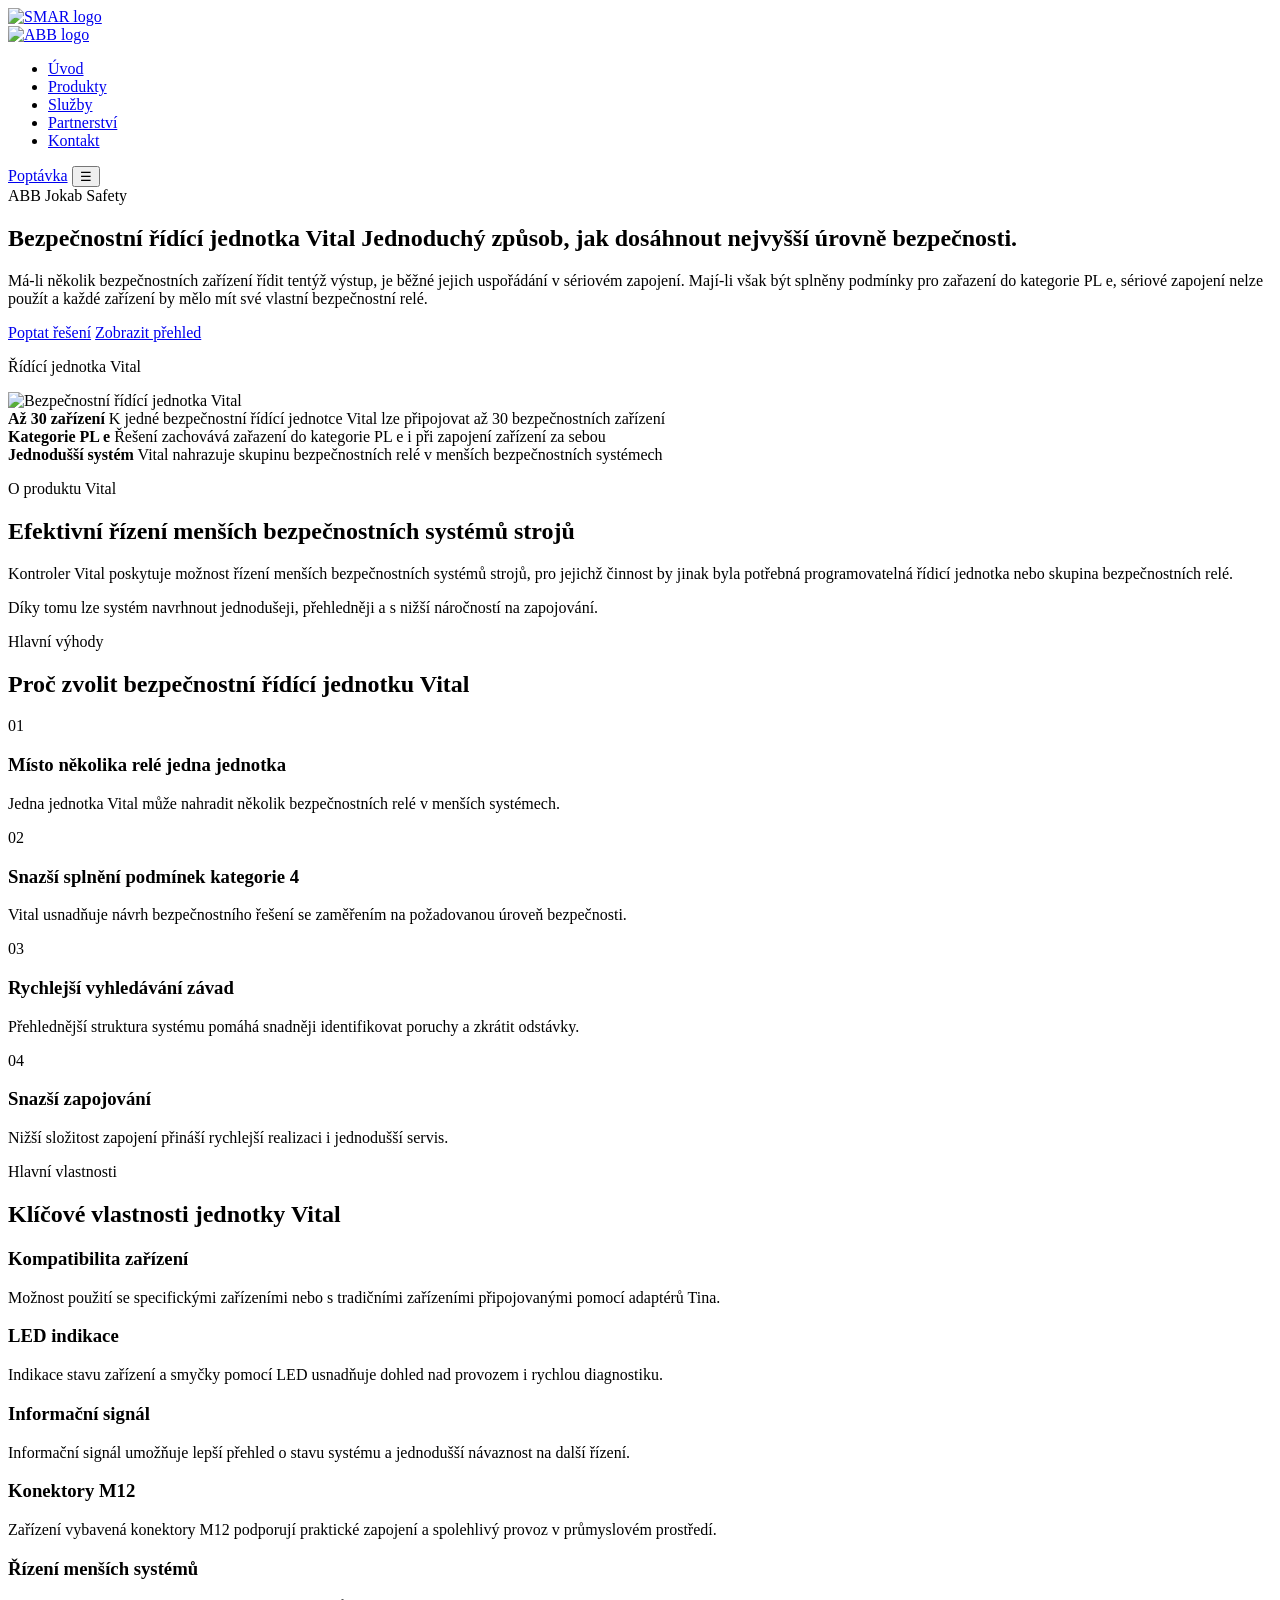
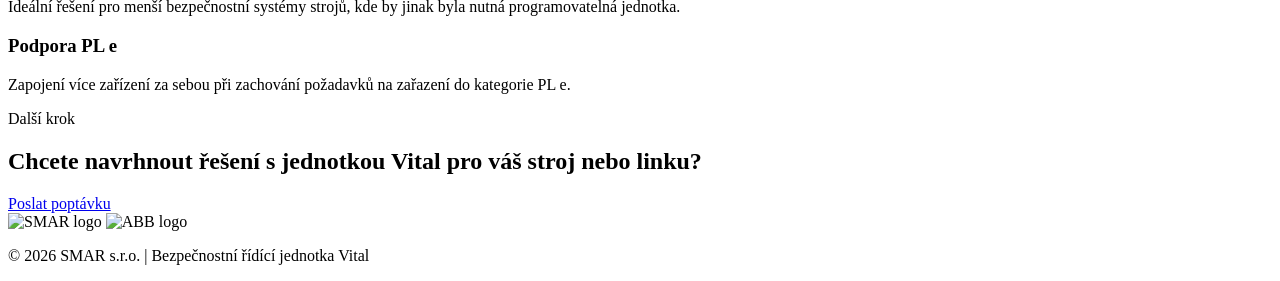
==== vital/index.html @ 41359e9e "test /vital/index.html" ====
<!DOCTYPE html>
<html lang="cs">
<head>
	<meta charset="UTF-8">
	<meta name="viewport" content="width=device-width, initial-scale=1.0">
	<title>Vital | SMAR ABB Jokab Safety</title>
	<meta name="description" content="Bezpečnostní řídící jednotka Vital od ABB Jokab Safety. Jednoduchý způsob, jak dosáhnout nejvyšší úrovně bezpečnosti pro menší bezpečnostní systémy strojů.">
	<link rel="stylesheet" href="css/style.css">
</head>
<body>

	<header class="header">
		<div class="container header-inner">
			<a href="index.html" class="brand">
				<img src="images/smar-logo.png" alt="SMAR logo" class="logo-smar">
				<div class="brand-divider"></div>
				<img src="images/abb-logo.png" alt="ABB logo" class="logo-abb">
			</a>

			<nav class="nav" id="nav">
				<ul class="nav-list">
					<li><a href="index.html">Úvod</a></li>
					<li><a href="produkty.html">Produkty</a></li>
					<li><a href="sluzby.html">Služby</a></li>
					<li><a href="o-partnerstvi.html">Partnerství</a></li>
					<li><a href="index.html#kontakt">Kontakt</a></li>
				</ul>
			</nav>

			<div class="header-actions">
				<a href="index.html#kontakt" class="btn btn-header">Poptávka</a>
				<button class="menu-toggle" id="menuToggle" aria-label="Otevřít menu">☰</button>
			</div>
		</div>
	</header>

	<main>
		<section class="hero hero-small">
			<div class="hero-bg"></div>
			<div class="container hero-grid">
				<div class="hero-content">
					<div class="hero-badge">
						ABB Jokab Safety
					</div>

					<h1>
						Bezpečnostní řídící jednotka Vital
						<span>Jednoduchý způsob, jak dosáhnout nejvyšší úrovně bezpečnosti.</span>
					</h1>

					<p class="hero-description">
						Má-li několik bezpečnostních zařízení řídit tentýž výstup, je běžné jejich uspořádání
						v sériovém zapojení. Mají-li však být splněny podmínky pro zařazení do kategorie PL e,
						sériové zapojení nelze použít a každé zařízení by mělo mít své vlastní bezpečnostní relé.
					</p>

					<div class="hero-buttons">
						<a href="index.html#kontakt" class="btn btn-primary">Poptat řešení</a>
						<a href="#prehled" class="btn btn-secondary">Zobrazit přehled</a>
					</div>
				</div>

				<div class="hero-panel">
					<div class="glass-card">
						<p class="glass-label">Řídící jednotka Vital</p>
						<img src="images/homepage/bezpecnostni-ridici-jednotka-vital.jpg" alt="Bezpečnostní řídící jednotka Vital" class="card-product-image">
					</div>
				</div>
			</div>
		</section>

		<section class="trust-strip">
			<div class="container trust-strip-inner">
				<div class="trust-item">
					<strong>Až 30 zařízení</strong>
					<span>K jedné bezpečnostní řídící jednotce Vital lze připojovat až 30 bezpečnostních zařízení</span>
				</div>
				<div class="trust-item">
					<strong>Kategorie PL e</strong>
					<span>Řešení zachovává zařazení do kategorie PL e i při zapojení zařízení za sebou</span>
				</div>
				<div class="trust-item">
					<strong>Jednodušší systém</strong>
					<span>Vital nahrazuje skupinu bezpečnostních relé v menších bezpečnostních systémech</span>
				</div>
			</div>
		</section>

		<section class="section section-light" id="prehled">
  <div class="container split-section">
    
    <div class="split-left">
      <p class="section-label">O produktu Vital</p>
      <h2>
        Efektivní řízení menších bezpečnostních systémů strojů
      </h2>
    </div>

    <div class="split-right card">
      <p>
        Kontroler Vital poskytuje možnost řízení menších bezpečnostních systémů strojů,
        pro jejichž činnost by jinak byla potřebná programovatelná řídicí jednotka nebo
        skupina bezpečnostních relé.
      </p>
      <p>
        Díky tomu lze systém navrhnout jednodušeji, přehledněji a s nižší náročností na zapojování.
      </p>
    </div>

  </div>
</section>

		<section class="section section-soft">
			<div class="container">
				<div class="section-heading center">
					<p class="section-label">Hlavní výhody</p>
					<h2>Proč zvolit bezpečnostní řídící jednotku Vital</h2>
				</div>

				<div class="service-grid">
					<div class="service-card service-card-light">
						<div class="service-number service-number-light">01</div>
						<h3>Místo několika relé jedna jednotka</h3>
						<p>Jedna jednotka Vital může nahradit několik bezpečnostních relé v menších systémech.</p>
					</div>

					<div class="service-card service-card-light">
						<div class="service-number service-number-light">02</div>
						<h3>Snazší splnění podmínek kategorie 4</h3>
						<p>Vital usnadňuje návrh bezpečnostního řešení se zaměřením na požadovanou úroveň bezpečnosti.</p>
					</div>

					<div class="service-card service-card-light">
						<div class="service-number service-number-light">03</div>
						<h3>Rychlejší vyhledávání závad</h3>
						<p>Přehlednější struktura systému pomáhá snadněji identifikovat poruchy a zkrátit odstávky.</p>
					</div>

					<div class="service-card service-card-light">
						<div class="service-number service-number-light">04</div>
						<h3>Snazší zapojování</h3>
						<p>Nižší složitost zapojení přináší rychlejší realizaci i jednodušší servis.</p>
					</div>
				</div>
			</div>
		</section>

		<section class="section">
			<div class="container">
				<div class="section-heading center">
					<p class="section-label">Hlavní vlastnosti</p>
					<h2>Klíčové vlastnosti jednotky Vital</h2>
				</div>

				<div class="cards-grid">
					<article class="modern-card">
						<div class="card-top-line"></div>
						<h3>Kompatibilita zařízení</h3>
						<p>Možnost použití se specifickými zařízeními nebo s tradičními zařízeními připojovanými pomocí adaptérů Tina.</p>
					</article>

					<article class="modern-card">
						<div class="card-top-line"></div>
						<h3>LED indikace</h3>
						<p>Indikace stavu zařízení a smyčky pomocí LED usnadňuje dohled nad provozem i rychlou diagnostiku.</p>
					</article>

					<article class="modern-card">
						<div class="card-top-line"></div>
						<h3>Informační signál</h3>
						<p>Informační signál umožňuje lepší přehled o stavu systému a jednodušší návaznost na další řízení.</p>
					</article>

					<article class="modern-card">
						<div class="card-top-line"></div>
						<h3>Konektory M12</h3>
						<p>Zařízení vybavená konektory M12 podporují praktické zapojení a spolehlivý provoz v průmyslovém prostředí.</p>
					</article>

					<article class="modern-card">
						<div class="card-top-line"></div>
						<h3>Řízení menších systémů</h3>
						<p>Ideální řešení pro menší bezpečnostní systémy strojů, kde by jinak byla nutná programovatelná jednotka.</p>
					</article>

					<article class="modern-card">
						<div class="card-top-line"></div>
						<h3>Podpora PL e</h3>
						<p>Zapojení více zařízení za sebou při zachování požadavků na zařazení do kategorie PL e.</p>
					</article>
				</div>
			</div>
		</section>

		<section class="section cta-band">
			<div class="container cta-band-inner">
				<div>
					<p class="section-label light">Další krok</p>
					<h2>Chcete navrhnout řešení s jednotkou Vital pro váš stroj nebo linku?</h2>
				</div>
				<a href="index.html#kontakt" class="btn btn-primary">Poslat poptávku</a>
			</div>
		</section>
	</main>

	<footer class="footer">
		<div class="container footer-inner">
			<div class="footer-brand">
				<img src="images/smar-logo.png" alt="SMAR logo" class="footer-logo">
				<img src="images/abb-logo.png" alt="ABB logo" class="footer-logo footer-logo-abb">
			</div>
			<p>© 2026 SMAR s.r.o. | Bezpečnostní řídící jednotka Vital</p>
		</div>
	</footer>

	<script src="js/script.js"></script>
</body>
</html>
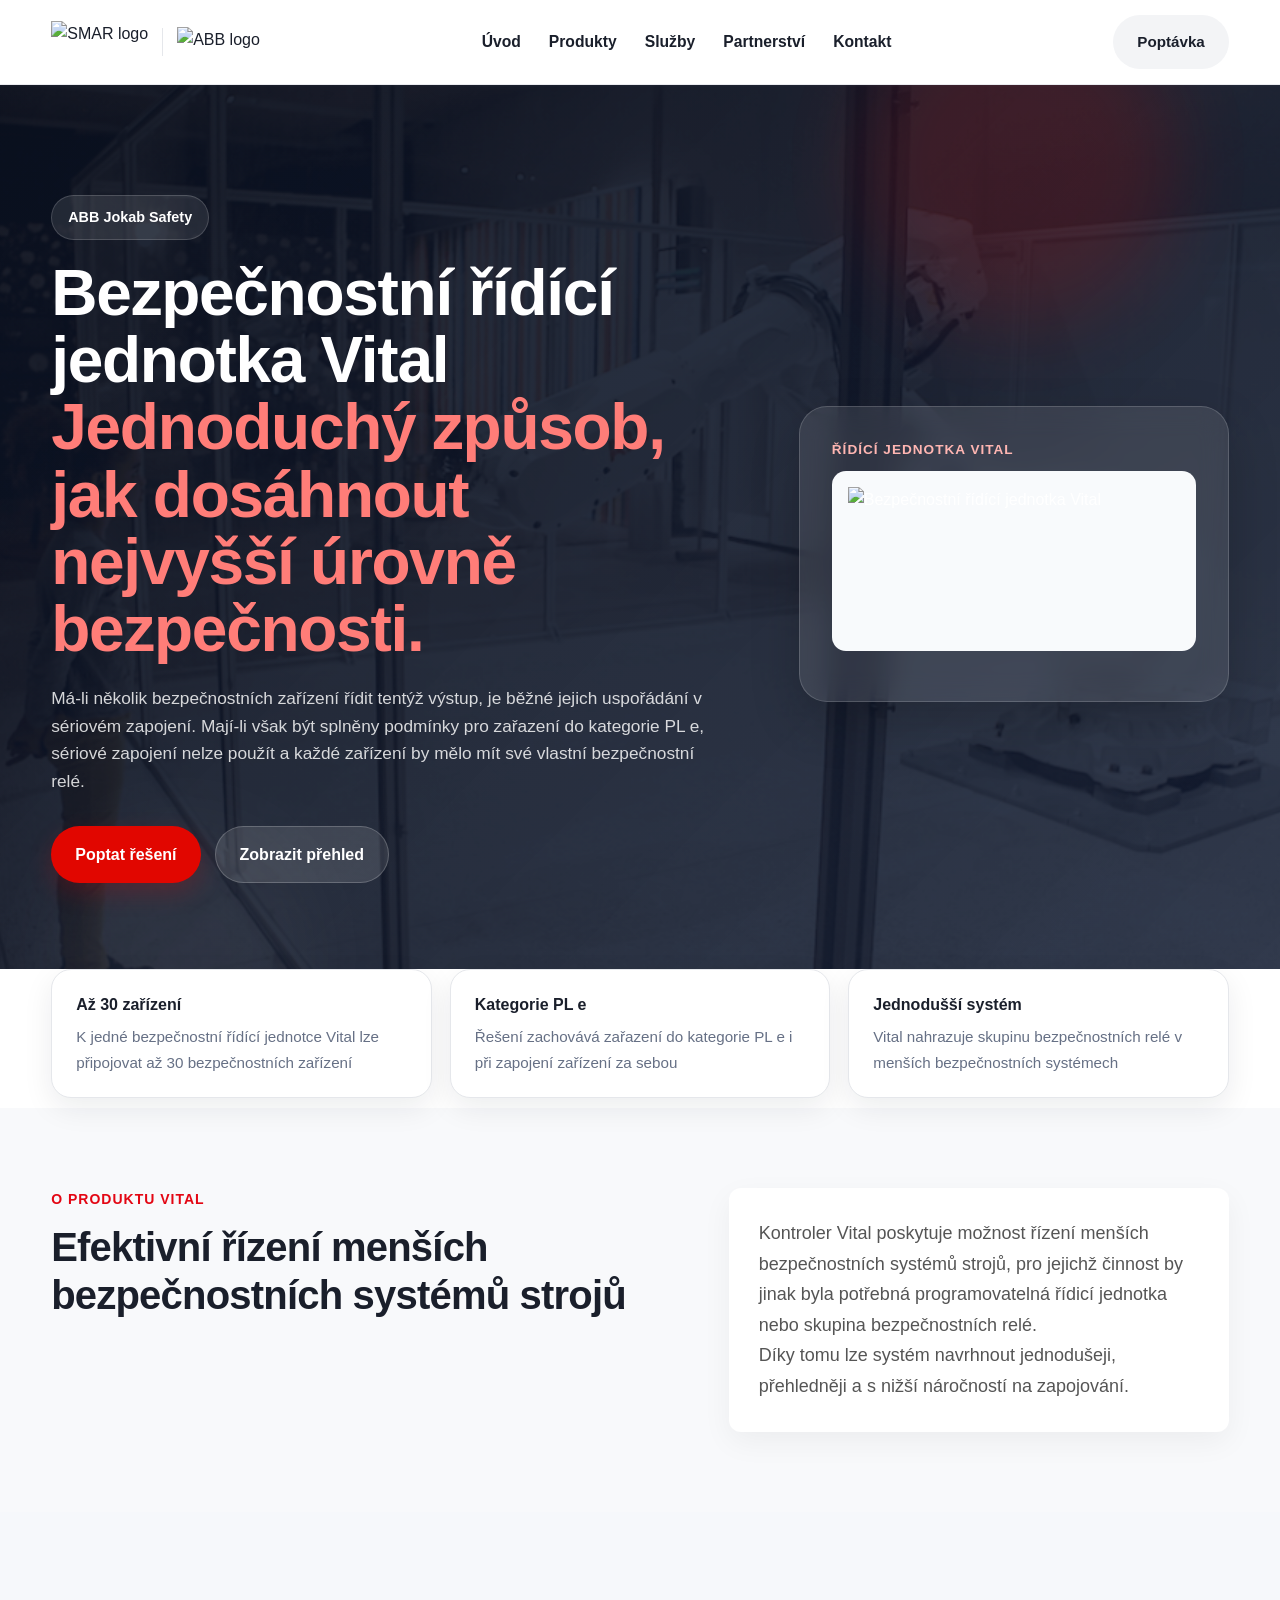
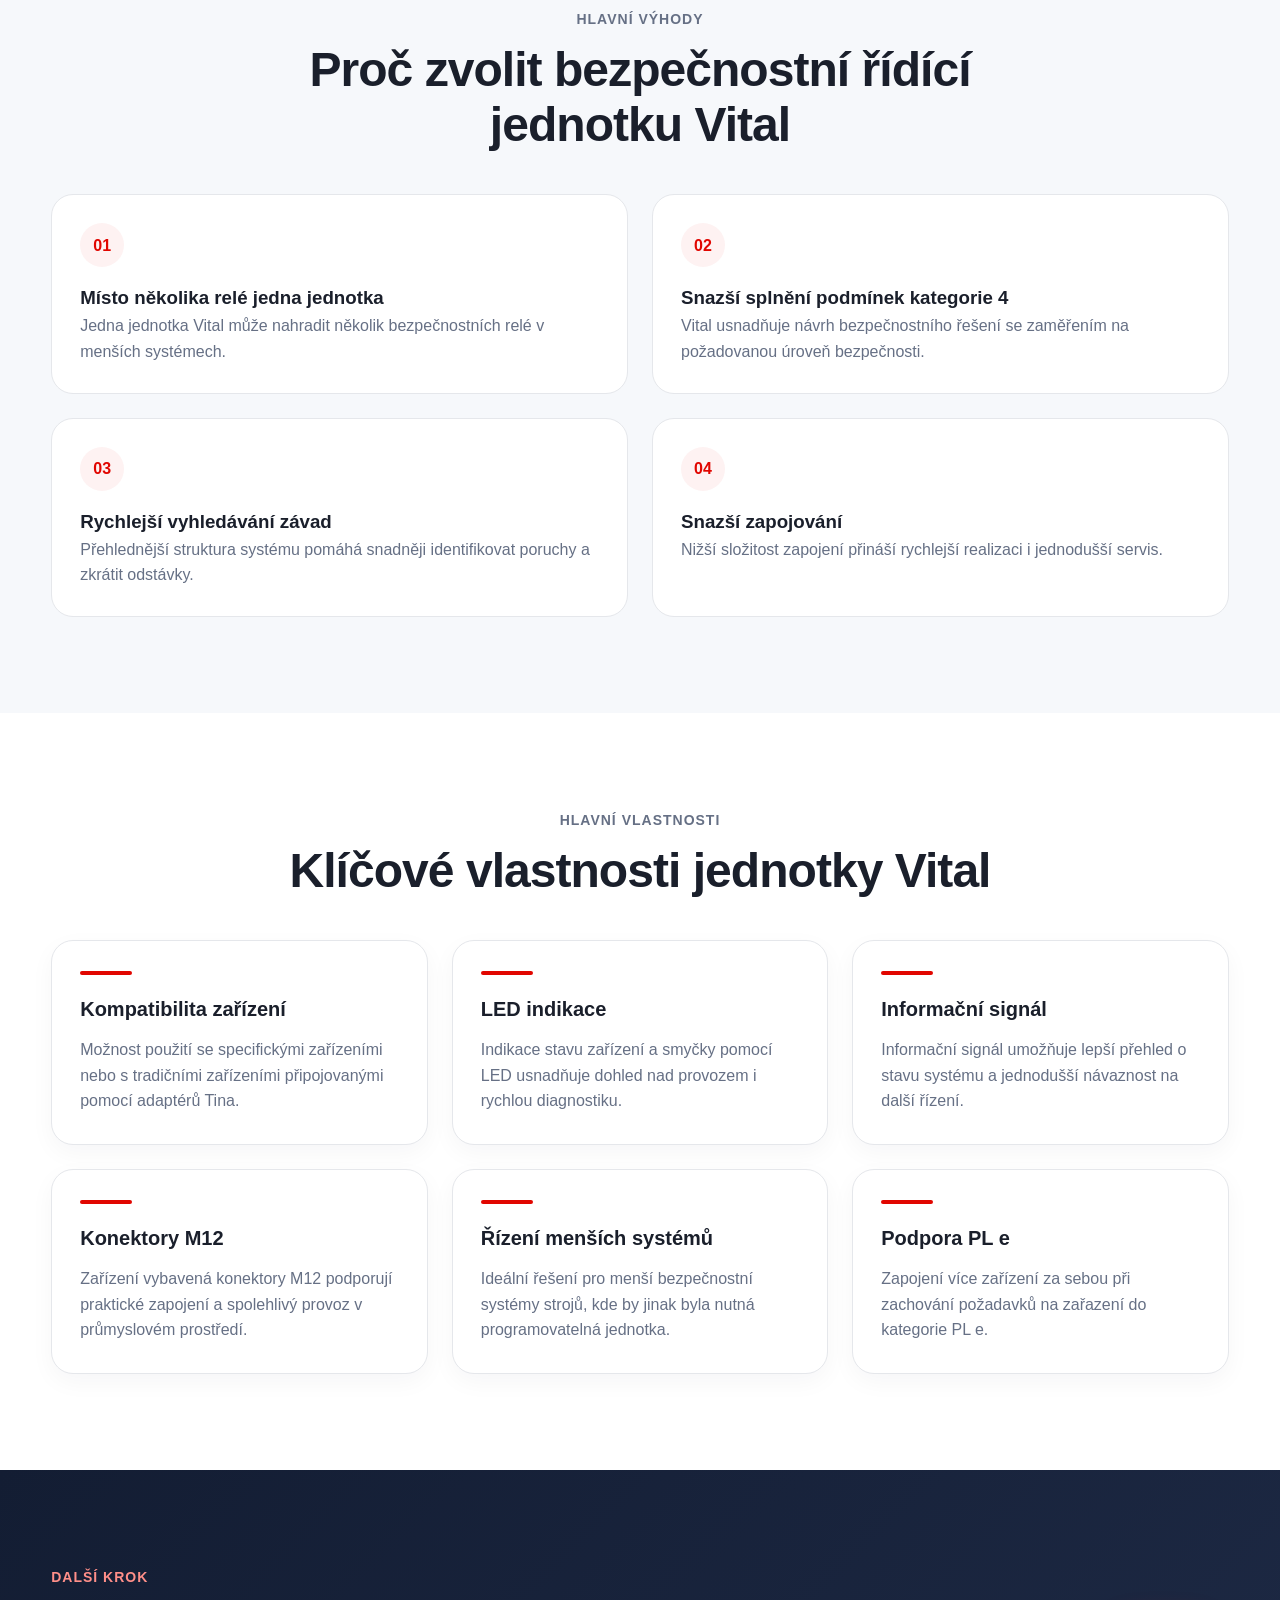
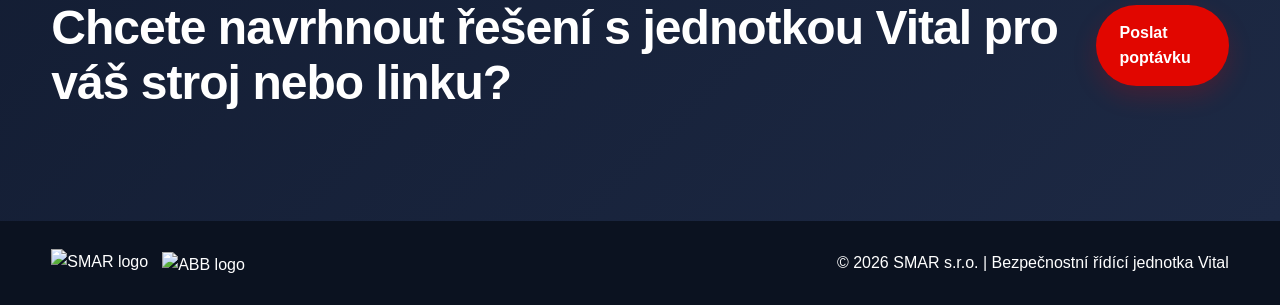
==== commit 988d11f7: "uprava css v vital(index.html" ====
--- a/vital/index.html
+++ b/vital/index.html
@@ -5,7 +5,7 @@
 	<meta name="viewport" content="width=device-width, initial-scale=1.0">
 	<title>Vital | SMAR ABB Jokab Safety</title>
 	<meta name="description" content="Bezpečnostní řídící jednotka Vital od ABB Jokab Safety. Jednoduchý způsob, jak dosáhnout nejvyšší úrovně bezpečnosti pro menší bezpečnostní systémy strojů.">
-	<link rel="stylesheet" href="css/style.css">
+	<link rel="stylesheet" href="/css/style.css">
 </head>
 <body>
 
--- a/css/style.css
+++ b/css/style.css
@@ -0,0 +1,885 @@
+:root {
+    --color-bg: #ffffff;
+    --color-text: #1a1f2b;
+    --color-muted: #667085;
+    --color-line: #e5e7eb;
+    --color-soft: #f6f8fb;
+    --color-dark: #0f1728;
+    --color-dark-2: #111827;
+    --color-primary: #e10600;
+    --color-primary-dark: #b90500;
+    --color-white: #ffffff;
+    --radius-sm: 12px;
+    --radius-md: 18px;
+    --radius-lg: 24px;
+    --shadow-soft: 0 10px 30px rgba(15, 23, 40, 0.08);
+    --shadow-strong: 0 20px 50px rgba(0, 0, 0, 0.18);
+}
+
+* {
+    margin: 0;
+    padding: 0;
+    box-sizing: border-box;
+}
+
+html {
+    scroll-behavior: smooth;
+}
+
+body {
+    font-family: Arial, Helvetica, sans-serif;
+    color: var(--color-text);
+    background: var(--color-bg);
+    line-height: 1.6;
+}
+
+a {
+    text-decoration: none;
+    color: inherit;
+}
+
+img {
+    max-width: 100%;
+    display: block;
+}
+
+ul {
+    list-style: none;
+}
+
+.container {
+    width: min(92%, 1240px);
+    margin: 0 auto;
+}
+
+/* HEADER */
+.header {
+    position: sticky;
+    top: 0;
+    z-index: 1000;
+    background: rgba(255, 255, 255, 0.88);
+    backdrop-filter: blur(14px);
+    border-bottom: 1px solid rgba(229, 231, 235, 0.8);
+}
+
+.header-inner {
+    min-height: 84px;
+    display: flex;
+    align-items: center;
+    justify-content: space-between;
+    gap: 24px;
+}
+
+.brand {
+    display: flex;
+    align-items: center;
+    gap: 14px;
+    min-width: fit-content;
+}
+
+.logo-smar {
+    height: 42px;
+    width: auto;
+}
+
+.logo-abb {
+    height: 30px;
+    width: auto;
+}
+
+.brand-divider {
+    width: 1px;
+    height: 28px;
+    background: var(--color-line);
+}
+
+.nav-list {
+    display: flex;
+    align-items: center;
+    gap: 28px;
+}
+
+.nav-list a {
+    font-size: 0.98rem;
+    font-weight: 600;
+    color: var(--color-text);
+    transition: color 0.25s ease;
+}
+
+.nav-list a:hover {
+    color: var(--color-primary);
+}
+
+.header-actions {
+    display: flex;
+    align-items: center;
+    gap: 12px;
+}
+
+.btn-header {
+    padding: 11px 18px;
+    border-radius: 999px;
+    background: #f3f4f6;
+    font-weight: 700;
+    font-size: 0.95rem;
+}
+
+.btn-header:hover {
+    background: #e5e7eb;
+}
+
+.menu-toggle {
+    display: none;
+    border: none;
+    background: transparent;
+    font-size: 1.8rem;
+    cursor: pointer;
+    color: var(--color-text);
+}
+
+/* BUTTONS */
+.btn {
+    display: inline-flex;
+    align-items: center;
+    justify-content: center;
+    padding: 15px 24px;
+    border-radius: 999px;
+    font-weight: 700;
+    transition: all 0.25s ease;
+}
+
+.btn-primary {
+    background: var(--color-primary);
+    color: var(--color-white);
+    box-shadow: 0 10px 24px rgba(225, 6, 0, 0.2);
+}
+
+.btn-primary:hover {
+    background: var(--color-primary-dark);
+    transform: translateY(-1px);
+}
+
+.btn-secondary {
+    background: rgba(255, 255, 255, 0.12);
+    color: var(--color-white);
+    border: 1px solid rgba(255, 255, 255, 0.2);
+}
+
+.btn-secondary:hover {
+    background: rgba(255, 255, 255, 0.18);
+}
+
+/* HERO */
+.hero {
+    position: relative;
+    overflow: hidden;
+    padding: 110px 0 90px;
+    background:
+        linear-gradient(135deg, rgba(10, 17, 32, 0.92), rgba(18, 29, 52, 0.86)),
+        url("../images/hero/hero-safety.jpg") center/cover no-repeat;
+    color: var(--color-white);
+}
+
+.hero-bg::before,
+.hero-bg::after {
+    content: "";
+    position: absolute;
+    border-radius: 999px;
+    filter: blur(40px);
+    opacity: 0.45;
+}
+
+.hero-bg::before {
+    width: 320px;
+    height: 320px;
+    background: rgba(225, 6, 0, 0.35);
+    top: -80px;
+    right: 8%;
+}
+
+.hero-bg::after {
+    width: 260px;
+    height: 260px;
+    background: rgba(255, 255, 255, 0.1);
+    bottom: -80px;
+    left: 4%;
+}
+
+.hero-grid {
+    position: relative;
+    z-index: 2;
+    display: grid;
+    grid-template-columns: 1.15fr 0.85fr;
+    gap: 36px;
+    align-items: center;
+}
+
+.hero-badge {
+    display: inline-flex;
+    align-items: center;
+    padding: 10px 16px;
+    border-radius: 999px;
+    background: rgba(255, 255, 255, 0.1);
+    border: 1px solid rgba(255, 255, 255, 0.16);
+    font-size: 0.9rem;
+    font-weight: 700;
+    margin-bottom: 20px;
+}
+
+.hero h1 {
+    font-size: clamp(2.4rem, 5vw, 4.4rem);
+    line-height: 1.05;
+    margin-bottom: 22px;
+    max-width: 820px;
+    letter-spacing: -0.02em;
+}
+
+.hero h1 span {
+    color: #ff7d78;
+}
+
+.hero-description {
+    font-size: 1.08rem;
+    color: rgba(255, 255, 255, 0.82);
+    max-width: 760px;
+    margin-bottom: 30px;
+}
+
+.hero-buttons {
+    display: flex;
+    flex-wrap: wrap;
+    gap: 14px;
+    margin-bottom: 30px;
+}
+
+.hero-stats {
+    display: grid;
+    grid-template-columns: repeat(2, 1fr);
+    gap: 16px;
+}
+
+.stat-card {
+    padding: 18px 20px;
+    border-radius: var(--radius-md);
+    background: rgba(255, 255, 255, 0.08);
+    border: 1px solid rgba(255, 255, 255, 0.12);
+}
+
+.stat-card strong {
+    display: block;
+    margin-bottom: 6px;
+    font-size: 1rem;
+}
+
+.stat-card span {
+    color: rgba(255, 255, 255, 0.76);
+    font-size: 0.95rem;
+}
+
+.hero-panel {
+    display: flex;
+    justify-content: flex-end;
+}
+
+.glass-card {
+    width: 100%;
+    max-width: 430px;
+    padding: 32px;
+    border-radius: 28px;
+    background: rgba(255, 255, 255, 0.1);
+    border: 1px solid rgba(255, 255, 255, 0.16);
+    backdrop-filter: blur(14px);
+    box-shadow: var(--shadow-strong);
+}
+
+.glass-label {
+    font-size: 0.85rem;
+    font-weight: 700;
+    text-transform: uppercase;
+    letter-spacing: 1px;
+    color: #ffb6b2;
+    margin-bottom: 10px;
+}
+
+.glass-card h2 {
+    font-size: 1.9rem;
+    line-height: 1.2;
+    margin-bottom: 18px;
+}
+
+.glass-list {
+    display: grid;
+    gap: 14px;
+}
+
+.glass-item {
+    display: flex;
+    align-items: flex-start;
+    gap: 12px;
+    color: rgba(255, 255, 255, 0.9);
+}
+
+.glass-dot {
+    width: 10px;
+    height: 10px;
+    margin-top: 8px;
+    border-radius: 999px;
+    background: #ff7d78;
+    flex-shrink: 0;
+}
+
+/* TRUST STRIP */
+.trust-strip {
+    background: var(--color-white);
+    position: relative;
+    margin-top: -34px;
+    z-index: 3;
+}
+
+.trust-strip-inner {
+    display: grid;
+    grid-template-columns: repeat(3, 1fr);
+    gap: 18px;
+    padding: 0 0 10px;
+}
+
+.trust-item {
+    background: var(--color-white);
+    border: 1px solid var(--color-line);
+    border-radius: 20px;
+    padding: 22px 24px;
+    box-shadow: var(--shadow-soft);
+}
+
+.trust-item strong {
+    display: block;
+    margin-bottom: 6px;
+    font-size: 1rem;
+}
+
+.trust-item span {
+    color: var(--color-muted);
+    font-size: 0.95rem;
+}
+
+/* GENERAL */
+.section {
+    padding: 96px 0;
+}
+
+.section-soft {
+    background: var(--color-soft);
+}
+
+.section-dark {
+    background: linear-gradient(180deg, #0f1728, #121b30);
+    color: var(--color-white);
+}
+
+.section-heading {
+    max-width: 820px;
+    margin-bottom: 42px;
+}
+
+.section-heading.center {
+    text-align: center;
+    margin-left: auto;
+    margin-right: auto;
+}
+
+.section-label {
+    color: var(--color-primary);
+    text-transform: uppercase;
+    letter-spacing: 1px;
+    font-size: 0.88rem;
+    font-weight: 700;
+    margin-bottom: 12px;
+}
+
+.section-label.light {
+    color: #ff8f89;
+}
+
+.section-heading h2,
+.split-left h2,
+.contact-info h2,
+.cta-band-inner h2 {
+    font-size: clamp(2rem, 4vw, 3rem);
+    line-height: 1.15;
+    margin-bottom: 14px;
+    letter-spacing: -0.02em;
+}
+
+.section-heading p,
+.split-right p,
+.contact-info p {
+    color: var(--color-muted);
+}
+
+.section-dark .section-heading h2,
+.section-dark .service-card h3 {
+    color: var(--color-white);
+}
+
+.section-dark-text {
+    color: rgba(255, 255, 255, 0.72) !important;
+}
+
+/* HOMEPAGE IMAGE GRID */
+.homepage-image-grid {
+    display: grid;
+    grid-template-columns: repeat(3, 1fr);
+    gap: 24px;
+}
+
+.homepage-image-card {
+    background: #ffffff;
+    border: 1px solid #e5e7eb;
+    border-radius: 22px;
+    overflow: hidden;
+    box-shadow: 0 8px 24px rgba(15, 23, 40, 0.04);
+    transition: transform 0.25s ease, box-shadow 0.25s ease;
+}
+
+.homepage-image-card:hover {
+    transform: translateY(-4px);
+    box-shadow: 0 18px 34px rgba(15, 23, 40, 0.08);
+}
+
+.homepage-image-card img {
+    width: 100%;
+    height: 240px;
+    object-fit: cover;
+    display: block;
+}
+
+.homepage-image-card h3 {
+    padding: 20px 20px 8px;
+    font-size: 1.2rem;
+}
+
+.homepage-image-card p {
+    padding: 0 20px 22px;
+    color: #667085;
+}
+
+/* SPLIT */
+.split-section {
+    display: grid;
+    grid-template-columns: 1fr 1fr;
+    gap: 40px;
+    align-items: start;
+}
+
+/* CARDS GRID */
+.cards-grid {
+    display: grid;
+    grid-template-columns: repeat(3, 1fr);
+    gap: 24px;
+}
+
+.modern-card {
+    position: relative;
+    background: var(--color-white);
+    border: 1px solid var(--color-line);
+    border-radius: 22px;
+    padding: 30px 28px;
+    transition: transform 0.25s ease, box-shadow 0.25s ease;
+    box-shadow: 0 8px 24px rgba(15, 23, 40, 0.04);
+}
+
+.modern-card:hover {
+    transform: translateY(-5px);
+    box-shadow: 0 18px 34px rgba(15, 23, 40, 0.08);
+}
+
+.card-product-image {
+    width: 100%;
+    height: 180px;
+    object-fit: contain;
+    background: #f8fafc;
+    border-radius: 14px;
+    margin-bottom: 18px;
+    padding: 16px;
+}
+
+.card-top-line {
+    width: 52px;
+    height: 4px;
+    border-radius: 999px;
+    background: var(--color-primary);
+    margin-bottom: 18px;
+}
+
+.modern-card h3 {
+    font-size: 1.25rem;
+    margin-bottom: 12px;
+}
+
+.modern-card p {
+    color: var(--color-muted);
+}
+
+/* SERVICES */
+.service-grid {
+    display: grid;
+    grid-template-columns: repeat(2, 1fr);
+    gap: 24px;
+}
+
+.service-card {
+    background: rgba(255, 255, 255, 0.06);
+    border: 1px solid rgba(255, 255, 255, 0.08);
+    border-radius: 22px;
+    padding: 28px;
+}
+
+.service-number {
+    width: 44px;
+    height: 44px;
+    border-radius: 999px;
+    display: inline-flex;
+    align-items: center;
+    justify-content: center;
+    margin-bottom: 16px;
+    background: rgba(255, 255, 255, 0.08);
+    color: #ff8f89;
+    font-weight: 700;
+}
+
+.section-light {
+  background-color: #f8f9fb;
+  padding: 80px 0;
+}
+
+.split-section {
+  display: flex;
+  gap: 60px;
+  align-items: flex-start;
+}
+
+.split-left {
+  flex: 1;
+}
+
+.split-left h2 {
+  font-size: 40px;
+  line-height: 1.2;
+  margin-top: 10px;
+}
+
+.section-label {
+  color: #e30613; /* ABB červená */
+  font-weight: 600;
+  text-transform: uppercase;
+  font-size: 14px;
+  letter-spacing: 1px;
+}
+
+.split-right {
+  flex: 1;
+  max-width: 500px;
+}
+
+.split-right p {
+  font-size: 18px;
+  line-height: 1.7;
+  color: #555;
+}
+
+/* CARD efekt */
+.card {
+  background: white;
+  padding: 30px;
+  border-radius: 12px;
+  box-shadow: 0 10px 30px rgba(0,0,0,0.05);
+}
+
+.service-card p {
+    color: rgba(255, 255, 255, 0.72);
+}
+
+.service-card-light {
+    background: #ffffff;
+    border: 1px solid #e5e7eb;
+}
+
+.service-card-light h3 {
+    color: #1a1f2b;
+}
+
+.service-card-light p {
+    color: #667085;
+}
+
+.service-number-light {
+    background: #fef2f2;
+    color: #e10600;
+}
+
+/* REASONS */
+.reasons-grid {
+    display: grid;
+    grid-template-columns: repeat(3, 1fr);
+    gap: 24px;
+}
+
+.reason-box {
+    background: linear-gradient(180deg, #ffffff, #fafbfc);
+    border: 1px solid var(--color-line);
+    border-radius: 22px;
+    padding: 30px 28px;
+    box-shadow: 0 8px 24px rgba(15, 23, 40, 0.04);
+}
+
+.reason-box h3 {
+    margin-bottom: 12px;
+}
+
+.reason-box p {
+    color: var(--color-muted);
+}
+
+/* CTA */
+.cta-band {
+    background: linear-gradient(135deg, #131d33, #1d2944);
+    color: var(--color-white);
+}
+
+.cta-band-inner {
+    display: flex;
+    justify-content: space-between;
+    align-items: center;
+    gap: 24px;
+}
+
+.cta-band .section-label {
+    color: #ff8f89;
+}
+
+/* CONTACT */
+.contact-section {
+    background: linear-gradient(180deg, #f8fafc, #f1f5f9);
+}
+
+.contact-grid {
+    display: grid;
+    grid-template-columns: 1fr 1fr;
+    gap: 36px;
+    align-items: start;
+}
+
+.contact-details {
+    margin-top: 24px;
+}
+
+.contact-details p {
+    margin-bottom: 10px;
+    color: #344054;
+}
+
+.contact-form {
+    background: var(--color-white);
+    border: 1px solid var(--color-line);
+    border-radius: 24px;
+    padding: 30px;
+    box-shadow: var(--shadow-soft);
+}
+
+.form-row {
+    display: grid;
+    grid-template-columns: 1fr 1fr;
+    gap: 16px;
+}
+
+.form-group {
+    margin-bottom: 16px;
+}
+
+.form-group label {
+    display: block;
+    margin-bottom: 8px;
+    font-weight: 700;
+    font-size: 0.95rem;
+    color: #1a1f2b;
+}
+
+.contact-form input,
+.contact-form textarea,
+.contact-form select {
+    width: 100%;
+    padding: 15px 16px;
+    border: 1px solid #d0d5dd;
+    border-radius: 14px;
+    font-size: 1rem;
+    font-family: inherit;
+    background: #ffffff;
+}
+
+.contact-form textarea {
+    resize: vertical;
+    min-height: 140px;
+}
+
+.contact-form input:focus,
+.contact-form textarea:focus,
+.contact-form select:focus {
+    outline: none;
+    border-color: var(--color-primary);
+}
+
+.full-width {
+    width: 100%;
+}
+
+.form-message {
+    margin-top: 10px;
+    font-weight: 700;
+    color: var(--color-primary);
+}
+
+/* FOOTER */
+.footer {
+    background: #0b1220;
+    color: var(--color-white);
+    padding: 28px 0;
+}
+
+.footer-inner {
+    display: flex;
+    justify-content: space-between;
+    align-items: center;
+    gap: 20px;
+    flex-wrap: wrap;
+}
+
+.footer-brand {
+    display: flex;
+    align-items: center;
+    gap: 14px;
+}
+
+.footer-logo {
+    height: 28px;
+    width: auto;
+}
+
+.footer-logo-abb {
+    height: 22px;
+}
+
+/* RESPONSIVE */
+@media (max-width: 1100px) {
+    .hero-grid,
+    .split-section,
+    .cards-grid,
+    .service-grid,
+    .reasons-grid,
+    .contact-grid,
+    .trust-strip-inner,
+    .homepage-image-grid {
+        grid-template-columns: 1fr;
+    }
+
+    .hero-panel {
+        justify-content: flex-start;
+    }
+
+    .cta-band-inner {
+        flex-direction: column;
+        align-items: flex-start;
+    }
+}
+
+@media (max-width: 820px) {
+    .nav {
+        display: none;
+        position: absolute;
+        top: 84px;
+        left: 0;
+        width: 100%;
+        background: rgba(255, 255, 255, 0.98);
+        border-bottom: 1px solid var(--color-line);
+        padding: 20px 0 24px;
+    }
+
+    .nav.active {
+        display: block;
+    }
+
+    .nav-list {
+        flex-direction: column;
+        align-items: center;
+        gap: 18px;
+    }
+
+    .menu-toggle {
+        display: block;
+    }
+
+    .btn-header {
+        display: none;
+    }
+
+    .hero {
+        padding: 96px 0 76px;
+    }
+
+    .hero-stats {
+        grid-template-columns: 1fr;
+    }
+
+    .logo-smar {
+        height: 34px;
+    }
+
+    .logo-abb {
+        height: 24px;
+    }
+
+    .section {
+        padding: 78px 0;
+    }
+
+    .homepage-image-card img {
+        height: 220px;
+    }
+}
+
+@media (max-width: 768px) {
+    .form-row {
+        grid-template-columns: 1fr;
+    }
+}
+
+@media (max-width: 560px) {
+    .header-inner {
+        gap: 12px;
+    }
+
+    .brand {
+        gap: 10px;
+    }
+
+    .hero-description {
+        font-size: 1rem;
+    }
+
+    .glass-card,
+    .contact-form,
+    .modern-card,
+    .reason-box,
+    .service-card,
+    .trust-item {
+        padding: 24px 20px;
+    }
+
+    .homepage-image-card img {
+        height: 200px;
+    }
+
+    .card-product-image {
+        height: 160px;
+        padding: 12px;
+    }
+}
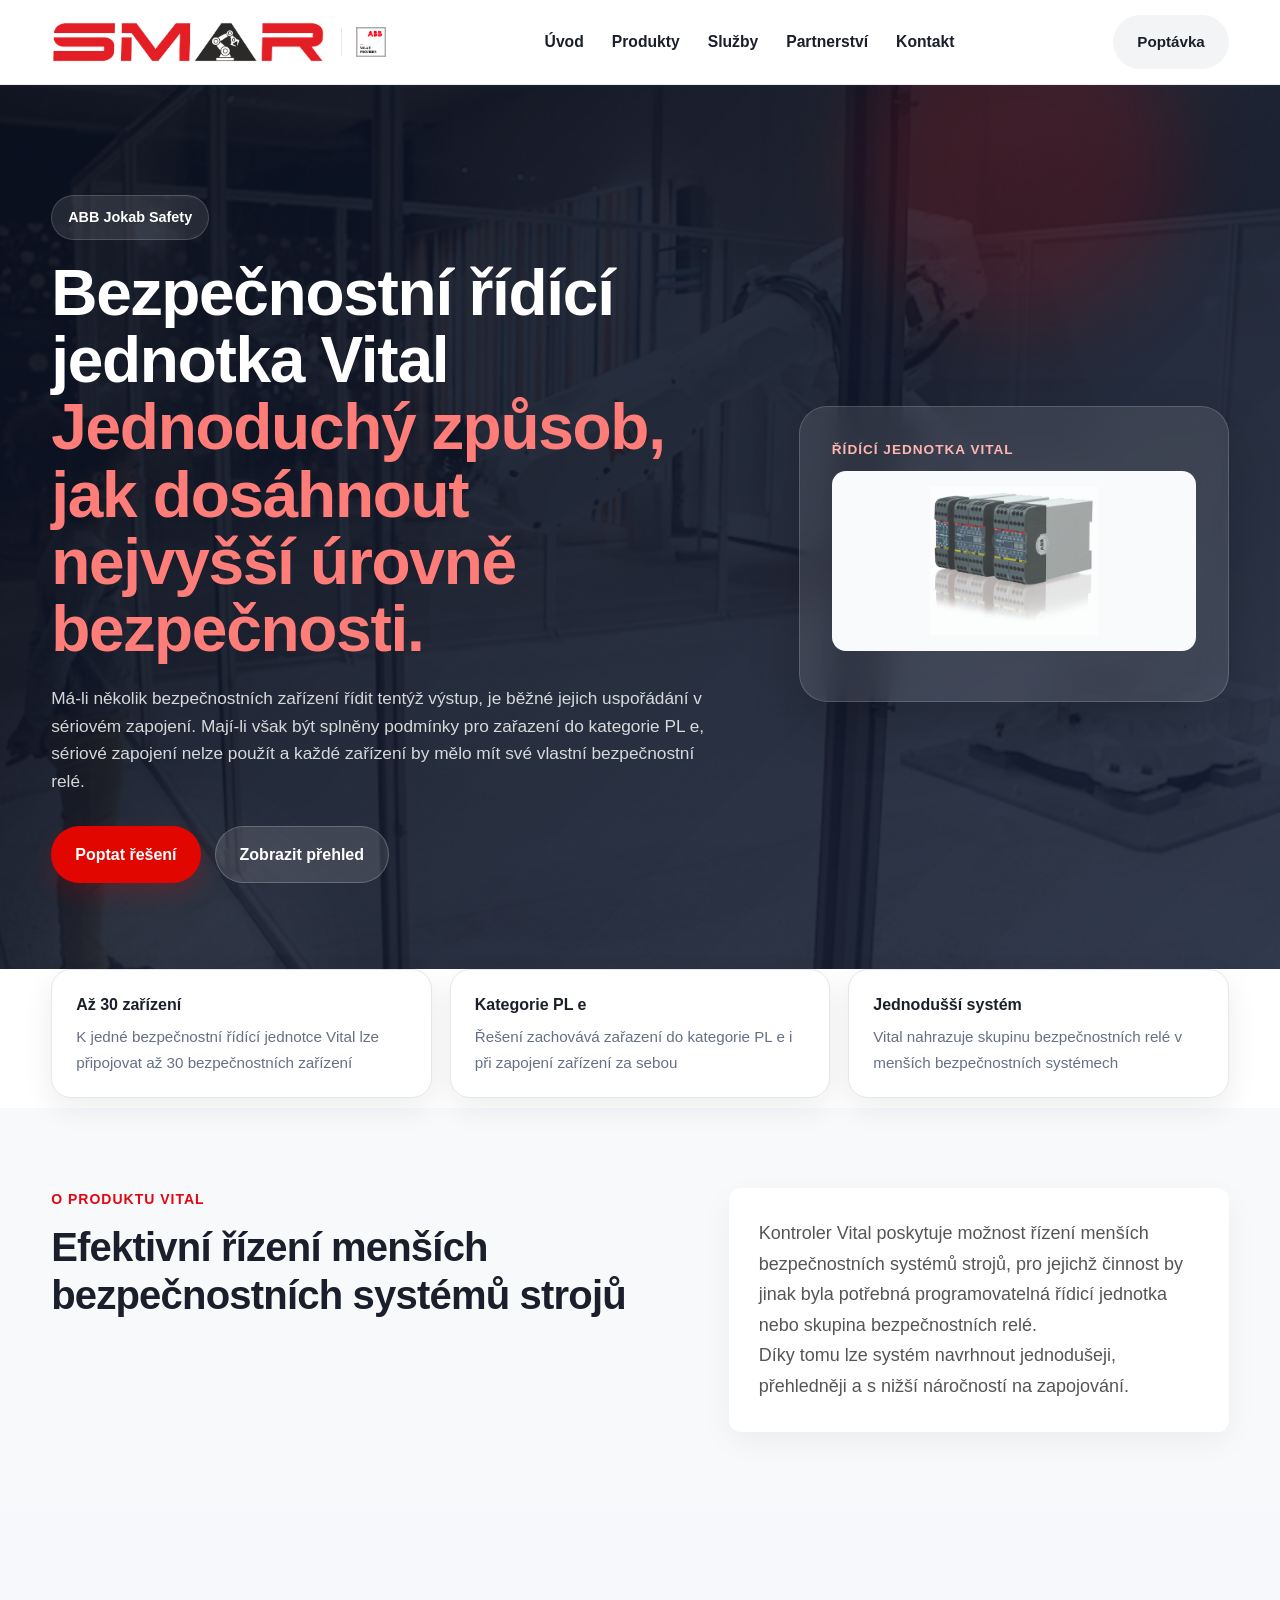
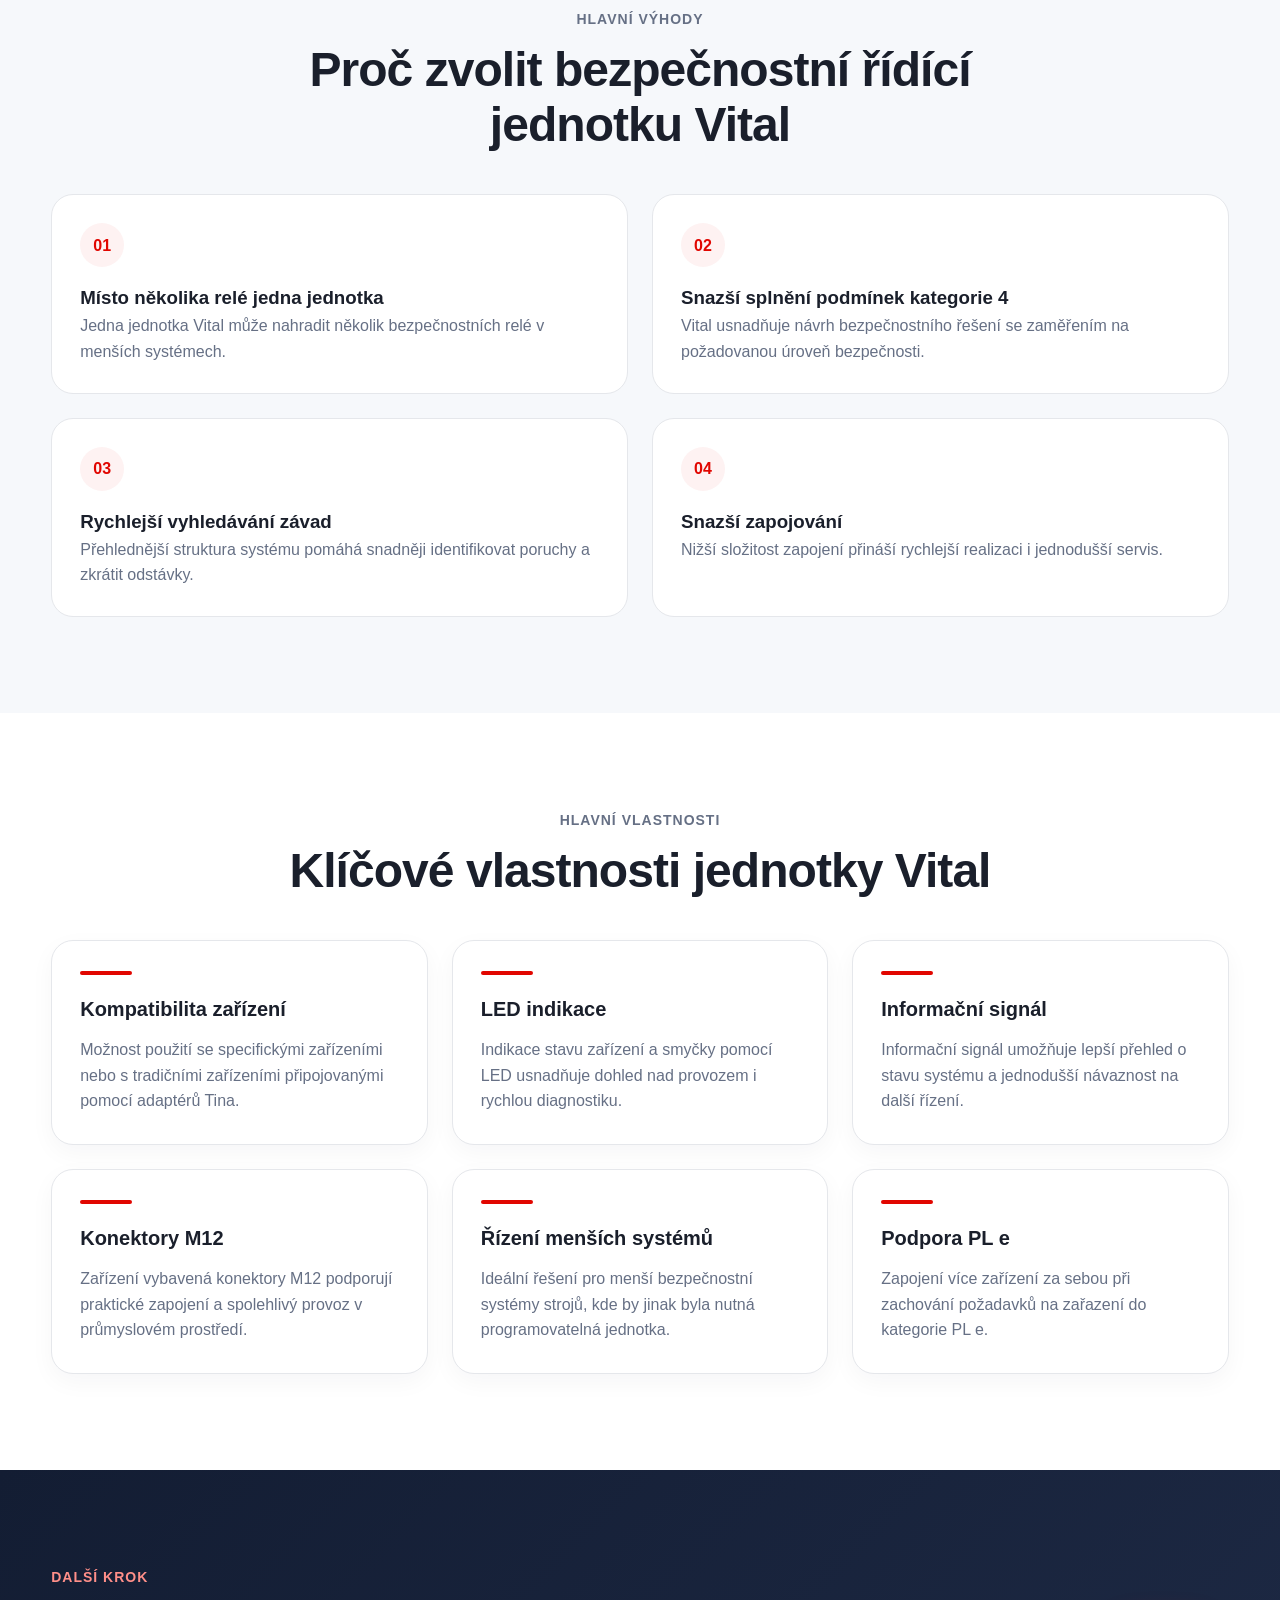
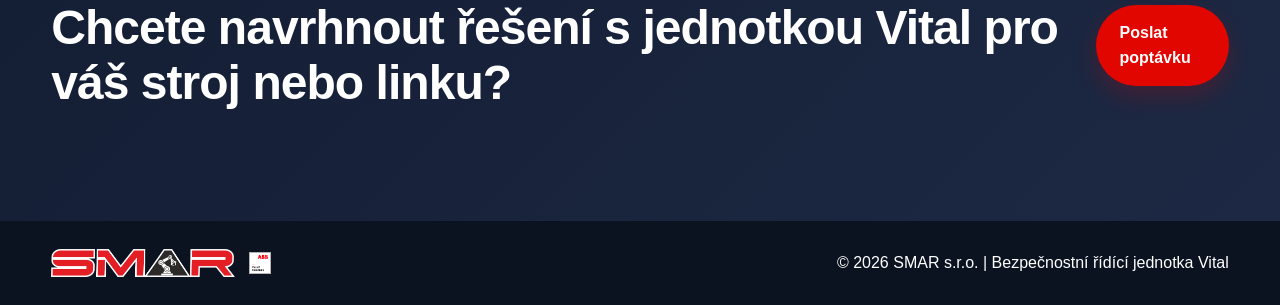
==== commit 8088ab53: "uprava css v vital(index.html" ====
--- a/vital/index.html
+++ b/vital/index.html
@@ -11,24 +11,24 @@
 
 	<header class="header">
 		<div class="container header-inner">
-			<a href="index.html" class="brand">
-				<img src="images/smar-logo.png" alt="SMAR logo" class="logo-smar">
+			<a href="/" class="brand">
+				<img src="/images/smar-logo.png" alt="SMAR logo" class="logo-smar">
 				<div class="brand-divider"></div>
-				<img src="images/abb-logo.png" alt="ABB logo" class="logo-abb">
+				<img src="/images/abb-logo.png" alt="ABB logo" class="logo-abb">
 			</a>
 
 			<nav class="nav" id="nav">
 				<ul class="nav-list">
-					<li><a href="index.html">Úvod</a></li>
-					<li><a href="produkty.html">Produkty</a></li>
-					<li><a href="sluzby.html">Služby</a></li>
-					<li><a href="o-partnerstvi.html">Partnerství</a></li>
-					<li><a href="index.html#kontakt">Kontakt</a></li>
+					<li><a href="/">Úvod</a></li>
+					<li><a href="/produkty/">Produkty</a></li>
+					<li><a href="/sluzby/">Služby</a></li>
+					<li><a href="/o-partnerstvi/">Partnerství</a></li>
+					<li><a href="/#kontakt">Kontakt</a></li>
 				</ul>
 			</nav>
 
 			<div class="header-actions">
-				<a href="index.html#kontakt" class="btn btn-header">Poptávka</a>
+				<a href="/#kontakt" class="btn btn-header">Poptávka</a>
 				<button class="menu-toggle" id="menuToggle" aria-label="Otevřít menu">☰</button>
 			</div>
 		</div>
@@ -55,7 +55,7 @@
 					</p>
 
 					<div class="hero-buttons">
-						<a href="index.html#kontakt" class="btn btn-primary">Poptat řešení</a>
+						<a href="/#kontakt" class="btn btn-primary">Poptat řešení</a>
 						<a href="#prehled" class="btn btn-secondary">Zobrazit přehled</a>
 					</div>
 				</div>
@@ -63,7 +63,7 @@
 				<div class="hero-panel">
 					<div class="glass-card">
 						<p class="glass-label">Řídící jednotka Vital</p>
-						<img src="images/homepage/bezpecnostni-ridici-jednotka-vital.jpg" alt="Bezpečnostní řídící jednotka Vital" class="card-product-image">
+						<img src="/images/homepage/bezpecnostni-ridici-jednotka-vital.jpg" alt="Bezpečnostní řídící jednotka Vital" class="card-product-image">
 					</div>
 				</div>
 			</div>
@@ -87,28 +87,26 @@
 		</section>
 
 		<section class="section section-light" id="prehled">
-  <div class="container split-section">
-    
-    <div class="split-left">
-      <p class="section-label">O produktu Vital</p>
-      <h2>
-        Efektivní řízení menších bezpečnostních systémů strojů
-      </h2>
-    </div>
-
-    <div class="split-right card">
-      <p>
-        Kontroler Vital poskytuje možnost řízení menších bezpečnostních systémů strojů,
-        pro jejichž činnost by jinak byla potřebná programovatelná řídicí jednotka nebo
-        skupina bezpečnostních relé.
-      </p>
-      <p>
-        Díky tomu lze systém navrhnout jednodušeji, přehledněji a s nižší náročností na zapojování.
-      </p>
-    </div>
-
-  </div>
-</section>
+			<div class="container split-section">
+				<div class="split-left">
+					<p class="section-label">O produktu Vital</p>
+					<h2>
+						Efektivní řízení menších bezpečnostních systémů strojů
+					</h2>
+				</div>
+
+				<div class="split-right card">
+					<p>
+						Kontroler Vital poskytuje možnost řízení menších bezpečnostních systémů strojů,
+						pro jejichž činnost by jinak byla potřebná programovatelná řídicí jednotka nebo
+						skupina bezpečnostních relé.
+					</p>
+					<p>
+						Díky tomu lze systém navrhnout jednodušeji, přehledněji a s nižší náročností na zapojování.
+					</p>
+				</div>
+			</div>
+		</section>
 
 		<section class="section section-soft">
 			<div class="container">
@@ -198,7 +196,7 @@
 					<p class="section-label light">Další krok</p>
 					<h2>Chcete navrhnout řešení s jednotkou Vital pro váš stroj nebo linku?</h2>
 				</div>
-				<a href="index.html#kontakt" class="btn btn-primary">Poslat poptávku</a>
+				<a href="/#kontakt" class="btn btn-primary">Poslat poptávku</a>
 			</div>
 		</section>
 	</main>
@@ -206,14 +204,13 @@
 	<footer class="footer">
 		<div class="container footer-inner">
 			<div class="footer-brand">
-				<img src="images/smar-logo.png" alt="SMAR logo" class="footer-logo">
-				<img src="images/abb-logo.png" alt="ABB logo" class="footer-logo footer-logo-abb">
+				<img src="/images/smar-logo.png" alt="SMAR logo" class="footer-logo">
+				<img src="/images/abb-logo.png" alt="ABB logo" class="footer-logo footer-logo-abb">
 			</div>
 			<p>© 2026 SMAR s.r.o. | Bezpečnostní řídící jednotka Vital</p>
 		</div>
 	</footer>
 
-	<script src="js/script.js"></script>
+	<script src="/js/script.js"></script>
 </body>
-</html>
-
+</html>
